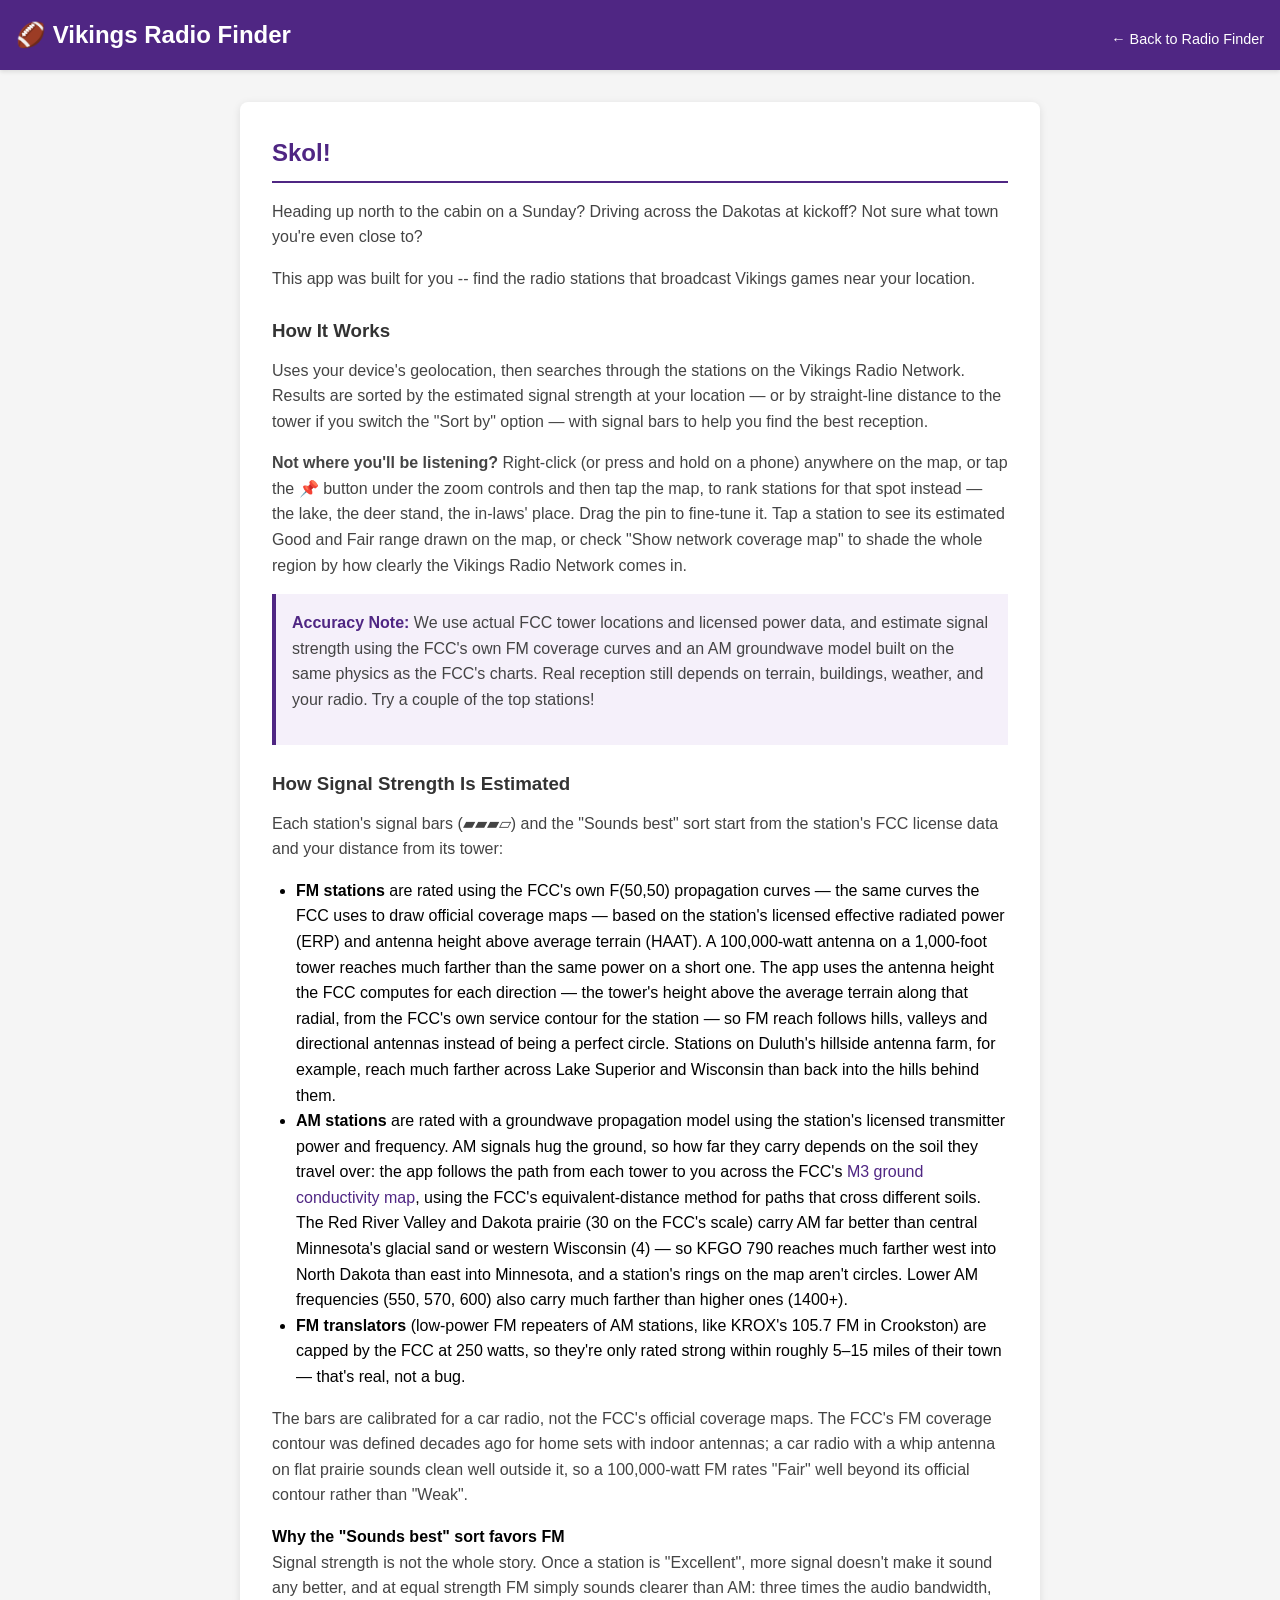
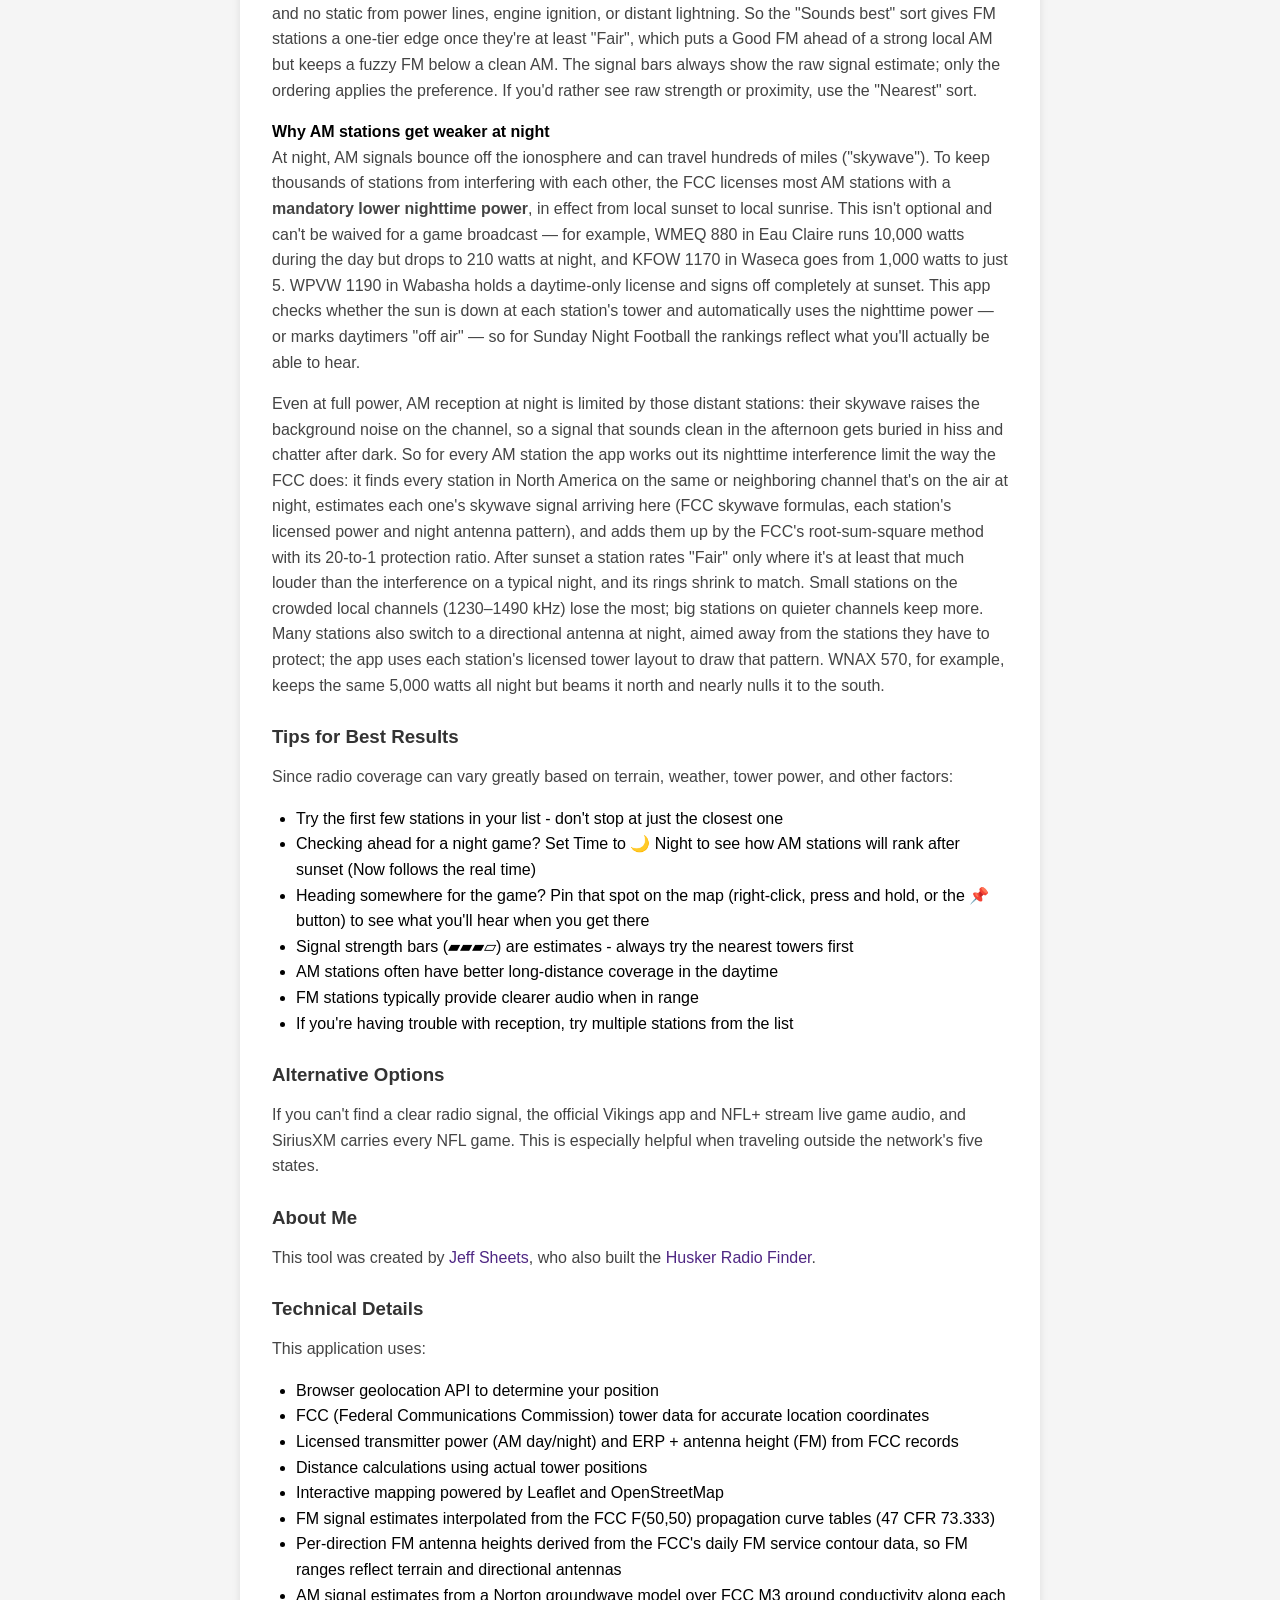
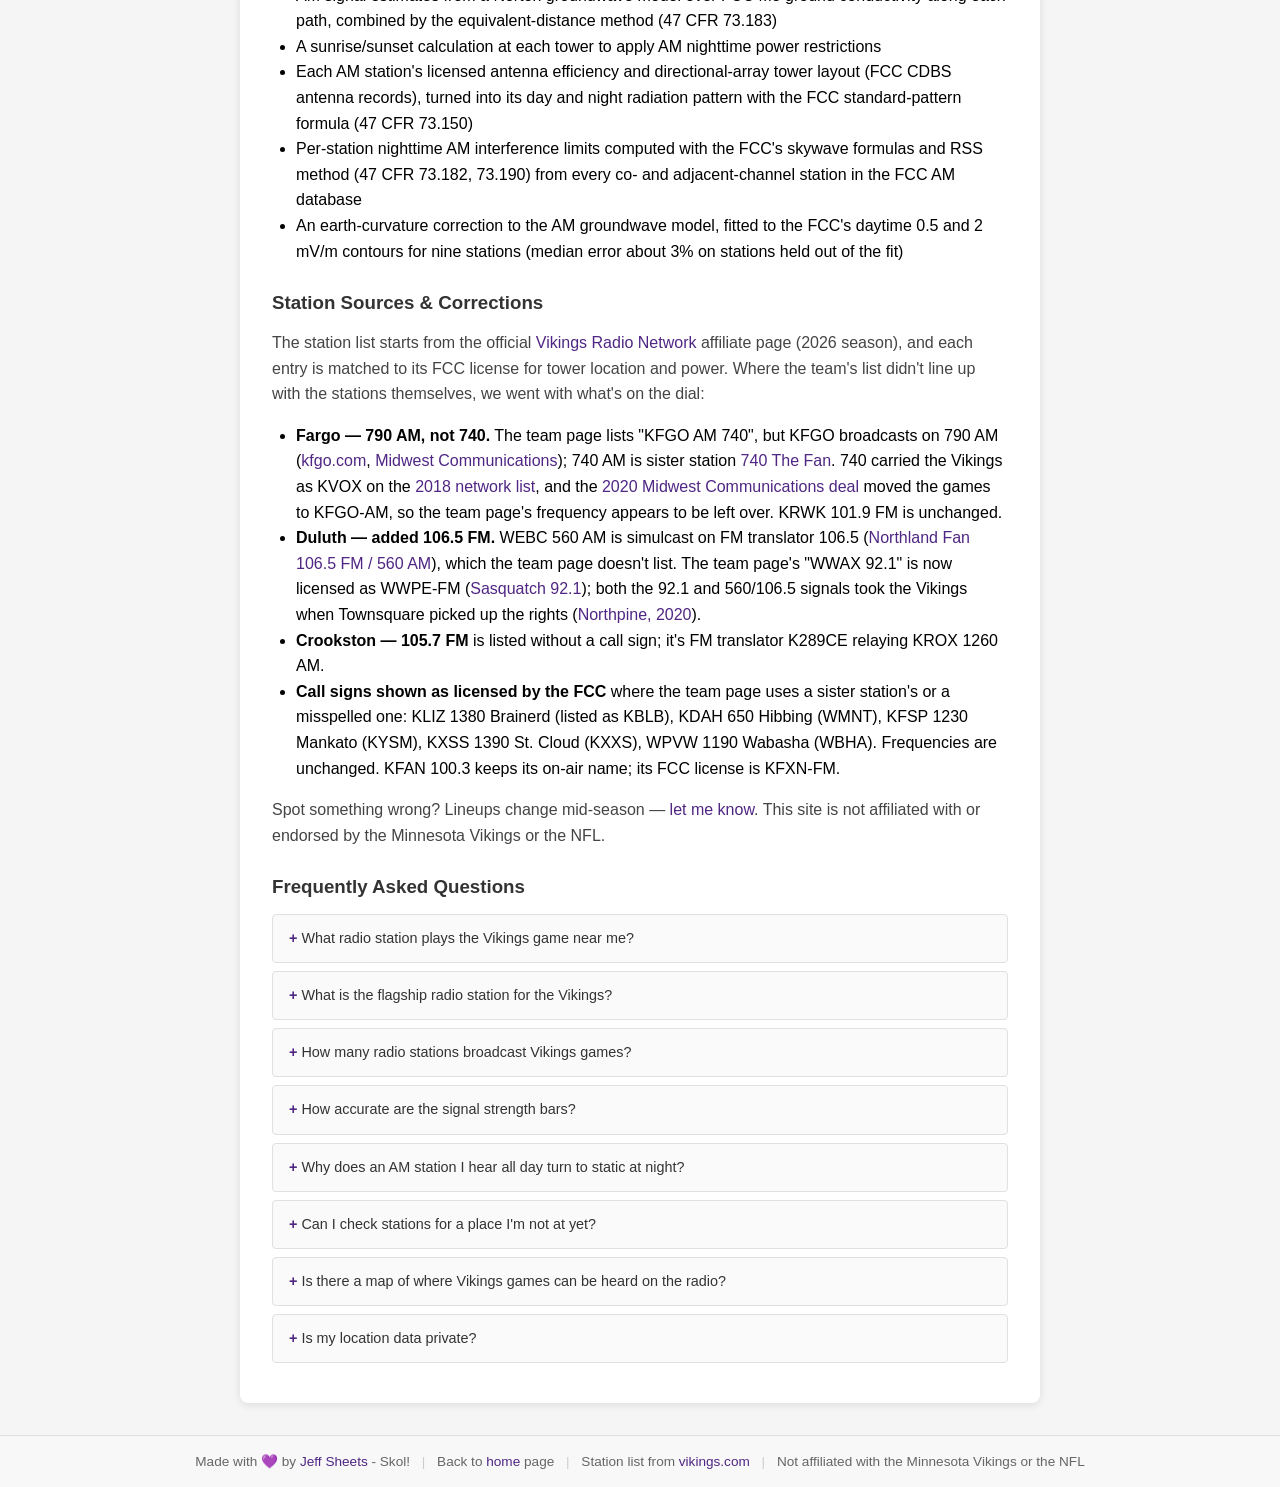
==== about.html @ ca562d4a "Vikings Radio Finder: GPS radio station finder for the Vikings Radio Network Spin-off of Husker Radi" ====
<!doctype html>
<html lang="en">
<head>
  <title>About - Vikings Radio Finder</title>
  <link rel="canonical" href="https://vikingsfinder.sheetsj.com/about.html">
  <meta name="viewport" content="width=device-width, initial-scale=1.0">
  <meta name="description" content="Learn how the Vikings Radio Finder works and get tips for finding the best radio coverage for Minnesota Vikings games.">

  <!-- Cache control: 1 hour cache for balance of performance and updates -->
  <meta http-equiv="Cache-Control" content="max-age=3600">

  <!-- Open Graph / Facebook -->
  <meta property="og:type" content="website">
  <meta property="og:url" content="https://vikingsfinder.sheetsj.com/about.html">
  <meta property="og:title" content="About Vikings Radio Finder">
  <meta property="og:description" content="Learn how the Vikings Radio Finder works and get tips for finding the best radio coverage for Minnesota Vikings games.">
  <meta property="og:image" content="https://vikingsfinder.sheetsj.com/og-image.png">

  <!-- Twitter -->
  <meta property="twitter:card" content="summary_large_image">
  <meta property="twitter:url" content="https://vikingsfinder.sheetsj.com/about.html">
  <meta property="twitter:title" content="About Vikings Radio Finder">
  <meta property="twitter:description" content="Learn how the Vikings Radio Finder works and get tips for finding the best radio coverage for Minnesota Vikings games.">
  <meta property="twitter:image" content="https://vikingsfinder.sheetsj.com/og-image.png">

  <!-- Favicon -->
  <link rel="icon" href="favicon.svg" type="image/svg+xml">

  <!-- TODO: Umami analytics (see index.html) -->

  <!-- Custom CSS -->
  <link rel="stylesheet" href="styles.css?v=2026-10-17j">
</head>
<body class="about-page">

<div class="header">
  <h1>
    <a href="." class="title-link">
      <span class="title-long">🏈 Vikings Radio Finder</span>
      <span class="title-short">🏈 VikingsFinder</span>
    </a>
  </h1>
  <a href="." class="nav-link">
    <span class="nav-long">← Back to Radio Finder</span>
    <span class="nav-short">← Back</span>
  </a>
</div>

<div class="container">
  <h2>Skol!</h2>

  <p>Heading up north to the cabin on a Sunday? Driving across the Dakotas at kickoff? Not sure what town you're even close to?</p>

  <p>This app was built for you -- find the radio stations that broadcast Vikings games near your location.</p>

  <h3>How It Works</h3>
  <p>Uses your device's geolocation, then searches through the stations on the Vikings Radio Network. Results are sorted by the estimated signal strength at your location — or by straight-line distance to the tower if you switch the "Sort by" option — with signal bars to help you find the best reception.</p>

  <p><strong>Not where you'll be listening?</strong> Right-click (or press and hold on a phone) anywhere on the map, or tap the 📌 button under the zoom controls and then tap the map, to rank stations for that spot instead — the lake, the deer stand, the in-laws' place. Drag the pin to fine-tune it. Tap a station to see its estimated Good and Fair range drawn on the map, or check "Show network coverage map" to shade the whole region by how clearly the Vikings Radio Network comes in.</p>

  <div class="highlight">
    <p><strong>Accuracy Note:</strong> We use actual FCC tower locations and licensed power data, and estimate signal strength using the FCC's own FM coverage curves and an AM groundwave model built on the same physics as the FCC's charts. Real reception still depends on terrain, buildings, weather, and your radio. Try a couple of the top stations!</p>
  </div>

  <h3 id="signal-strength">How Signal Strength Is Estimated</h3>
  <p>Each station's signal bars (▰▰▰▱) and the "Sounds best" sort start from the station's FCC license data and your distance from its tower:</p>
  <ul style="margin-left: 1.5rem; margin-bottom: 1rem;">
    <li><strong>FM stations</strong> are rated using the FCC's own F(50,50) propagation curves — the same curves the FCC uses to draw official coverage maps — based on the station's licensed effective radiated power (ERP) and antenna height above average terrain (HAAT). A 100,000-watt antenna on a 1,000-foot tower reaches much farther than the same power on a short one. The app uses the antenna height the FCC computes for each direction — the tower's height above the average terrain along that radial, from the FCC's own service contour for the station — so FM reach follows hills, valleys and directional antennas instead of being a perfect circle. Stations on Duluth's hillside antenna farm, for example, reach much farther across Lake Superior and Wisconsin than back into the hills behind them.</li>
    <li><strong>AM stations</strong> are rated with a groundwave propagation model using the station's licensed transmitter power and frequency. AM signals hug the ground, so how far they carry depends on the soil they travel over: the app follows the path from each tower to you across the FCC's <a href="https://www.fcc.gov/media/radio/m3-ground-conductivity-map" target="_blank">M3 ground conductivity map</a>, using the FCC's equivalent-distance method for paths that cross different soils. The Red River Valley and Dakota prairie (30 on the FCC's scale) carry AM far better than central Minnesota's glacial sand or western Wisconsin (4) — so KFGO 790 reaches much farther west into North Dakota than east into Minnesota, and a station's rings on the map aren't circles. Lower AM frequencies (550, 570, 600) also carry much farther than higher ones (1400+).</li>
    <li><strong>FM translators</strong> (low-power FM repeaters of AM stations, like KROX's 105.7 FM in Crookston) are capped by the FCC at 250 watts, so they're only rated strong within roughly 5–15 miles of their town — that's real, not a bug.</li>
  </ul>

  <p>The bars are calibrated for a car radio, not the FCC's official coverage maps. The FCC's FM coverage contour was defined decades ago for home sets with indoor antennas; a car radio with a whip antenna on flat prairie sounds clean well outside it, so a 100,000-watt FM rates "Fair" well beyond its official contour rather than "Weak".</p>

  <h4>Why the "Sounds best" sort favors FM</h4>
  <p>Signal strength is not the whole story. Once a station is "Excellent", more signal doesn't make it sound any better, and at equal strength FM simply sounds clearer than AM: three times the audio bandwidth, and no static from power lines, engine ignition, or distant lightning. So the "Sounds best" sort gives FM stations a one-tier edge once they're at least "Fair", which puts a Good FM ahead of a strong local AM but keeps a fuzzy FM below a clean AM. The signal bars always show the raw signal estimate; only the ordering applies the preference. If you'd rather see raw strength or proximity, use the "Nearest" sort.</p>

  <h4>Why AM stations get weaker at night</h4>
  <p>At night, AM signals bounce off the ionosphere and can travel hundreds of miles ("skywave"). To keep thousands of stations from interfering with each other, the FCC licenses most AM stations with a <strong>mandatory lower nighttime power</strong>, in effect from local sunset to local sunrise. This isn't optional and can't be waived for a game broadcast — for example, WMEQ 880 in Eau Claire runs 10,000 watts during the day but drops to 210 watts at night, and KFOW 1170 in Waseca goes from 1,000 watts to just 5. WPVW 1190 in Wabasha holds a daytime-only license and signs off completely at sunset. This app checks whether the sun is down at each station's tower and automatically uses the nighttime power — or marks daytimers "off air" — so for Sunday Night Football the rankings reflect what you'll actually be able to hear.</p>
  <p>Even at full power, AM reception at night is limited by those distant stations: their skywave raises the background noise on the channel, so a signal that sounds clean in the afternoon gets buried in hiss and chatter after dark. So for every AM station the app works out its nighttime interference limit the way the FCC does: it finds every station in North America on the same or neighboring channel that's on the air at night, estimates each one's skywave signal arriving here (FCC skywave formulas, each station's licensed power and night antenna pattern), and adds them up by the FCC's root-sum-square method with its 20-to-1 protection ratio. After sunset a station rates "Fair" only where it's at least that much louder than the interference on a typical night, and its rings shrink to match. Small stations on the crowded local channels (1230–1490 kHz) lose the most; big stations on quieter channels keep more. Many stations also switch to a directional antenna at night, aimed away from the stations they have to protect; the app uses each station's licensed tower layout to draw that pattern. WNAX 570, for example, keeps the same 5,000 watts all night but beams it north and nearly nulls it to the south.</p>

  <h3>Tips for Best Results</h3>
  <p>Since radio coverage can vary greatly based on terrain, weather, tower power, and other factors:</p>
  <ul style="margin-left: 1.5rem; margin-bottom: 1rem;">
    <li>Try the first few stations in your list - don't stop at just the closest one</li>
    <li>Checking ahead for a night game? Set Time to 🌙 Night to see how AM stations will rank after sunset (Now follows the real time)</li>
    <li>Heading somewhere for the game? Pin that spot on the map (right-click, press and hold, or the 📌 button) to see what you'll hear when you get there</li>
    <li>Signal strength bars (▰▰▰▱) are estimates - always try the nearest towers first</li>
    <li>AM stations often have better long-distance coverage in the daytime</li>
    <li>FM stations typically provide clearer audio when in range</li>
    <li>If you're having trouble with reception, try multiple stations from the list</li>
  </ul>

  <h3>Alternative Options</h3>
  <p>If you can't find a clear radio signal, the official Vikings app and NFL+ stream live game audio, and SiriusXM carries every NFL game. This is especially helpful when traveling outside the network's five states.</p>

  <h3>About Me</h3>
  <p>This tool was created by <a href="https://sheetsj.com" target="_blank">Jeff Sheets</a>, who also built the <a href="https://huskerfinder.sheetsj.com" target="_blank">Husker Radio Finder</a>.</p>

  <h3>Technical Details</h3>
  <p>This application uses:</p>
  <ul style="margin-left: 1.5rem; margin-bottom: 1rem;">
    <li>Browser geolocation API to determine your position</li>
    <li>FCC (Federal Communications Commission) tower data for accurate location coordinates</li>
    <li>Licensed transmitter power (AM day/night) and ERP + antenna height (FM) from FCC records</li>
    <li>Distance calculations using actual tower positions</li>
    <li>Interactive mapping powered by Leaflet and OpenStreetMap</li>
    <li>FM signal estimates interpolated from the FCC F(50,50) propagation curve tables (47 CFR 73.333)</li>
    <li>Per-direction FM antenna heights derived from the FCC's daily FM service contour data, so FM ranges reflect terrain and directional antennas</li>
    <li>AM signal estimates from a Norton groundwave model over FCC M3 ground conductivity along each path, combined by the equivalent-distance method (47 CFR 73.183)</li>
    <li>A sunrise/sunset calculation at each tower to apply AM nighttime power restrictions</li>
    <li>Each AM station's licensed antenna efficiency and directional-array tower layout (FCC CDBS antenna records), turned into its day and night radiation pattern with the FCC standard-pattern formula (47 CFR 73.150)</li>
    <li>Per-station nighttime AM interference limits computed with the FCC's skywave formulas and RSS method (47 CFR 73.182, 73.190) from every co- and adjacent-channel station in the FCC AM database</li>
    <li>An earth-curvature correction to the AM groundwave model, fitted to the FCC's daytime 0.5 and 2 mV/m contours for nine stations (median error about 3% on stations held out of the fit)</li>
  </ul>

  <h3 id="sources">Station Sources &amp; Corrections</h3>
  <p>The station list starts from the official <a href="https://www.vikings.com/audio/radio-network" target="_blank">Vikings Radio Network</a> affiliate page (2026 season), and each entry is matched to its FCC license for tower location and power. Where the team's list didn't line up with the stations themselves, we went with what's on the dial:</p>
  <ul style="margin-left: 1.5rem; margin-bottom: 1rem;">
    <li><strong>Fargo — 790 AM, not 740.</strong> The team page lists "KFGO AM 740", but KFGO broadcasts on 790 AM (<a href="https://kfgo.com/" target="_blank">kfgo.com</a>, <a href="https://mwcradio.com/market/fargo-moorhead" target="_blank">Midwest Communications</a>); 740 AM is sister station <a href="https://740thefan.com/" target="_blank">740 The Fan</a>. 740 carried the Vikings as KVOX on the <a href="https://www.vikings.com/news/webpage-vikings-radio-network" target="_blank">2018 network list</a>, and the <a href="https://radioink.com/2020/05/17/vikings-sign-new-deal-with-midwest-communications/" target="_blank">2020 Midwest Communications deal</a> moved the games to KFGO-AM, so the team page's frequency appears to be left over. KRWK 101.9 FM is unchanged.</li>
    <li><strong>Duluth — added 106.5 FM.</strong> WEBC 560 AM is simulcast on FM translator 106.5 (<a href="https://northlandfan.com/" target="_blank">Northland Fan 106.5 FM / 560 AM</a>), which the team page doesn't list. The team page's "WWAX 92.1" is now licensed as WWPE-FM (<a href="https://en.wikipedia.org/wiki/WWPE-FM" target="_blank">Sasquatch 92.1</a>); both the 92.1 and 560/106.5 signals took the Vikings when Townsquare picked up the rights (<a href="https://northpine.com/2020/03/01/two-duluth-formats-make-planned-move/" target="_blank">Northpine, 2020</a>).</li>
    <li><strong>Crookston — 105.7 FM</strong> is listed without a call sign; it's FM translator K289CE relaying KROX 1260 AM.</li>
    <li><strong>Call signs shown as licensed by the FCC</strong> where the team page uses a sister station's or a misspelled one: KLIZ 1380 Brainerd (listed as KBLB), KDAH 650 Hibbing (WMNT), KFSP 1230 Mankato (KYSM), KXSS 1390 St. Cloud (KXXS), WPVW 1190 Wabasha (WBHA). Frequencies are unchanged. KFAN 100.3 keeps its on-air name; its FCC license is KFXN-FM.</li>
  </ul>
  <p>Spot something wrong? Lineups change mid-season — <a href="https://sheetsj.com" target="_blank">let me know</a>. This site is not affiliated with or endorsed by the Minnesota Vikings or the NFL.</p>

  <h3>Frequently Asked Questions</h3>
  <div class="faq-section about-faq">
    <details>
      <summary>What radio station plays the Vikings game near me?</summary>
      <p>Use the <a href=".">Vikings Radio Finder</a> to find the nearest station. Click "Find Nearest Stations" to use your GPS location. In the Twin Cities, tune to KFAN 100.3 FM or KTLK 1130 AM. The Vikings Radio Network covers Minnesota, North Dakota, South Dakota, Iowa, and Wisconsin with about 70 stations.</p>
    </details>

    <details>
      <summary>What is the flagship radio station for the Vikings?</summary>
      <p>KFAN 100.3 FM in Minneapolis-St. Paul, with KTLK 1130 AM also carrying games in the Twin Cities.</p>
    </details>

    <details>
      <summary>How many radio stations broadcast Vikings games?</summary>
      <p>About 70 Vikings Radio Network stations on 74 AM and FM frequencies for the 2026 season. View the <a href="stations.html">complete station list</a> for all frequencies.</p>
    </details>

    <details>
      <summary>How accurate are the signal strength bars?</summary>
      <p>They're estimates built from each station's FCC license: FM uses the FCC's official F(50,50) coverage curves (power + antenna height), and AM uses a groundwave model over the FCC's map of soil conductivity. They're good enough to rank stations against each other, which is what the "Sounds best" sort does (with FM favored over AM at similar strength, since it sounds clearer). Real-world reception still varies with terrain, buildings, weather, and your radio — see <a href="#signal-strength">"How Signal Strength Is Estimated"</a> above for the full story.</p>
    </details>

    <details>
      <summary>Why does an AM station I hear all day turn to static at night?</summary>
      <p>Most AM stations are required by the FCC to cut power at night (local sunset to sunrise) so their signals don't skip off the ionosphere and interfere with distant stations. Some drop dramatically — WMEQ 880 Eau Claire goes from 10,000 watts to 210. The finder accounts for this: after sunset it uses each station's nighttime power, so evening game rankings match reality.</p>
    </details>

    <details>
      <summary>Can I check stations for a place I'm not at yet?</summary>
      <p>Yes. Right-click the map (or press and hold on a touchscreen), or tap the 📌 button under the zoom controls and then tap the map, to drop a pin. The list re-ranks for that spot, and you can drag the pin to adjust it. The header gets a "Use my location instead" link to switch back.</p>
    </details>

    <details>
      <summary>Is there a map of where Vikings games can be heard on the radio?</summary>
      <p>Check "Show network coverage map" under the sort options. The map shades the region by the best estimated reception from any station in the network — dark green for Excellent, light green for Good, orange for Fair. AM stations are drawn at the power they're licensed for right now (daytime or nighttime), so the picture shrinks after sunset. Like the signal bars, it's an estimate from FCC license data; terrain and buildings will shift the real edges.</p>
    </details>

    <details>
      <summary>Is my location data private?</summary>
      <p>Yes! Your location data stays entirely on your device and is never sent to any server. The distance calculations happen in your browser. We don't track or store your location, and the same goes for any spot you pin on the map — it's never put in the link, saved, or reported.</p>
    </details>
  </div>
</div>

<div class="footer">
  Made with 💜 by <a href="https://sheetsj.com" target="_blank">Jeff Sheets</a> - Skol!
  <span class="footer-divider">|</span>
  Back to <a href=".">home</a> page
  <span class="footer-divider">|</span>
  Station list from <a href="https://www.vikings.com/audio/radio-network" target="_blank">vikings.com</a>
  <span class="footer-divider">|</span>
  Not affiliated with the Minnesota Vikings or the NFL
</div>

</body>
</html>
---- styles.css ----
/* Reset and Base Styles */
* {
  margin: 0;
  padding: 0;
  box-sizing: border-box;
}

html {
  scroll-behavior: smooth;
}

body {
  font-family: -apple-system, BlinkMacSystemFont, "Segoe UI", Roboto, "Helvetica Neue", Arial, sans-serif;
  background: #f5f5f5;
}

/* Header Styles */
.header {
  background: #4F2683;
  color: white;
  padding: 1rem;
  box-shadow: 0 2px 4px rgba(0,0,0,0.1);
  display: flex;
  justify-content: space-between;
  align-items: center;
}

.header h1 {
  font-size: 1.5rem;
  margin: 0;
}

.title-link {
  color: white;
  text-decoration: none;
}

.title-link:hover {
  text-decoration: none;
  color: white;
}

.title-short {
  display: none;
}

.nav-short {
  display: none;
}

.desktop-nav {
  display: flex;
  gap: 1.5rem;
}

.desktop-nav .nav-link {
  margin-top: 0;
}

.nav-link {
  color: white;
  text-decoration: none;
  font-size: 0.9rem;
  margin-top: 0.5rem;
  display: inline-block;
}

.nav-link:hover {
  text-decoration: underline;
}

/* Main Page Styles */
#display {
  background: white;
  padding: 0.75rem 1rem;
  border-bottom: 1px solid #ddd;
  font-size: 0.9rem;
  color: #666;
  min-height: 2.5rem;
  display: flex;
  align-items: center;
}

/* Clickable coordinates: recenters the map on the user's location */
.location-link {
  color: #4285F4;
  text-decoration: none;
  border-bottom: 1px dotted #4285F4;
  margin-left: 0.25em;
}

.location-link:hover {
  color: #4F2683;
  border-bottom-color: #4F2683;
}

/* index.html: header + location line + finder/map + footer fill exactly one
   viewport; the FAQ scrolls in below. The shell sizes the container, so the
   header/footer can change height without breaking the math. */
.app-shell {
  display: flex;
  flex-direction: column;
  height: 100vh;
  height: 100dvh;
}

.app-shell > .header,
.app-shell > #display,
.app-shell > .footer {
  flex-shrink: 0;
}

.container {
  display: flex;
  flex: 1;
  min-height: 0;
}

#results {
  width: 350px;
  background: white;
  border-right: 1px solid #ddd;
  display: flex;
  flex-direction: column;
}

.controls-panel {
  padding: 0.75rem;
  border-bottom: 1px solid #e0e0e0;
  background: #fafafa;
}

.find-button {
  width: 100%;
  background: #4F2683;
  color: white;
  border: none;
  padding: 0.65rem;
  border-radius: 4px;
  font-size: 0.95rem;
  font-weight: 600;
  cursor: pointer;
  transition: background 0.2s;
  margin-bottom: 0.75rem;
}

.find-button:hover {
  background: #3F1E6A;
}

.find-button:active {
  background: #331856;
}

.find-button:focus-visible,
.station-item:focus-visible {
  outline: 2px solid #4F2683;
  outline-offset: 2px;
}

/* Segmented control: single-select radios styled as pills in one bordered
   strip. Used for the sport filter, the sort row and the coverage band row. */
.segmented {
  display: flex;
  flex-direction: row;
  flex-wrap: nowrap;
  border: 1px solid #4F2683;
  border-radius: 6px;
  overflow: hidden;
  background: #fff;
}

.segmented label {
  flex: 1 1 0;
  display: flex;
  align-items: center;
  justify-content: center;
  gap: 0.15rem;
  padding: 0.4rem 0.2rem;
  min-height: 2.1rem;
  color: #333;
  font-size: 0.85rem;
  font-weight: 600;
  white-space: nowrap;
  cursor: pointer;
  border-left: 1px solid #DDCDEE;
  transition: background 0.15s, color 0.15s;
  -webkit-tap-highlight-color: transparent;
  user-select: none;
}

.segmented label:first-child {
  border-left: none;
}

.segmented label:hover {
  background: #F5F0FA;
}

.segmented input[type="radio"] {
  position: absolute;
  opacity: 0;
  width: 0;
  height: 0;
  margin: 0;
}

.segmented label:has(input:checked) {
  background: #4F2683;
  color: #fff;
}

.segmented label:has(input:focus-visible) {
  outline: 2px solid #333;
  outline-offset: -2px;
}

/* Sport filter: full-width strip. Text labels drop out on narrow screens
   leaving emoji so it stays on one row. */
.sport-filter {
  width: 100%;
}

.sport-filter sup {
  font-size: 0.6em;
  font-weight: 700;
  margin-left: -0.1em;
}

/* Labelled option rows (Sort by / Band): caption on the left, a smaller
   segmented control filling the rest of the row */
.option-row {
  display: flex;
  align-items: center;
  gap: 0.5rem;
  margin-top: 0.5rem;
  padding-left: 0.25rem;
}

.option-row .option-label {
  color: #666;
  font-size: 0.85rem;
  white-space: nowrap;
  flex-shrink: 0;
  min-width: 3.6rem; /* lines up the Sort / Time / Band button groups */
}

.option-row .segmented {
  flex: 1 1 auto;
}

.option-row .segmented label {
  min-height: 1.7rem;
  padding: 0.25rem 0.4rem;
  font-size: 0.8rem;
}

/* Network coverage map toggle (below the sort row) */
.coverage-toggle {
  display: flex;
  align-items: center;
  gap: 0.35rem;
  margin-top: 0.5rem;
  padding-left: 0.25rem;
  color: #333;
  font-size: 0.85rem;
  cursor: pointer;
  white-space: nowrap;
}

.coverage-toggle input[type="checkbox"] {
  cursor: pointer;
  flex-shrink: 0;
  margin: 0;
}

/* Band row under the coverage toggle; only shown while the overlay is on */
.coverage-band {
  margin-top: 0.35rem;
  padding-left: 1.6rem;
}

.coverage-band[hidden] {
  display: none;
}

/* Pick-a-spot: 📌 control under the zoom buttons, crosshair while armed */
.pick-spot-control a {
  font-size: 17px;
  line-height: 30px;
  text-align: center;
  text-decoration: none;
}

.pick-spot-control a.active {
  background: #4F2683;
  color: #fff;
}

.leaflet-container.picking-spot {
  cursor: crosshair;
}

/* Blue teardrop for a pinned listening spot (the GPS dot stays round) */
.pin-marker .pin-head {
  width: 22px;
  height: 22px;
  margin: 2px 0 0 4px;
  background: #4285F4;
  border: 3px solid #fff;
  border-radius: 50% 50% 50% 0;
  transform: rotate(-45deg);
  box-shadow: 0 2px 6px rgba(0, 0, 0, 0.35);
  cursor: grab;
}

/* Full-screen map: the map pane covers the viewport; the rest of the page stays put underneath */
.fullscreen-control a {
  font-size: 18px;
  line-height: 30px;
  text-align: center;
  text-decoration: none;
}

body.map-fullscreen {
  overflow: hidden; /* no page scroll behind the map */
}

body.map-fullscreen #map {
  position: fixed;
  inset: 0;
  z-index: 2000;
  height: 100vh;
  height: 100dvh;
  max-height: none;
}

.coverage-map-legend {
  background: rgba(255, 255, 255, 0.92);
  border-radius: 4px;
  box-shadow: 0 1px 5px rgba(0, 0, 0, 0.4);
  padding: 0.4rem 0.6rem;
  font-size: 0.8rem;
  line-height: 1.5;
  color: #333;
}

.coverage-map-legend strong {
  display: block;
  margin-bottom: 0.15rem;
}

.coverage-swatch {
  display: inline-block;
  width: 0.9em;
  height: 0.9em;
  border-radius: 2px;
  margin-right: 0.4em;
  vertical-align: -0.1em;
  border: 1px solid rgba(0, 0, 0, 0.15);
}

.coverage-note {
  color: #777;
  font-size: 0.75rem;
  margin-top: 0.2rem;
}

.night-flag {
  cursor: help;
  font-size: 0.85em;
}

.night-legend {
  display: block;
  color: #777;
  font-size: 0.75rem;
  text-align: center;
}

/* Map popup: city heading, one line per frequency, estimated range footer */
.station-popup h3 {
  margin: 0 0 4px 0;
  font-size: 1em;
  color: #333;
}

.popup-station {
  white-space: nowrap;
  line-height: 1.6;
}

.popup-station .station-sport-emoji {
  margin-left: 2px;
}

.popup-role {
  color: #999;
  font-size: 0.85em;
  cursor: help;
}

/* Estimated coverage range footer (rings drawn by showCoverage) */
.coverage-legend {
  margin-top: 4px;
  padding-top: 4px;
  border-top: 1px solid #eee;
  color: #777;
  font-size: 0.78em;
  line-height: 1.5;
  white-space: nowrap;
  cursor: help;
}

.coverage-good,
.coverage-fair {
  font-weight: 600;
}

.coverage-good { color: #4CAF50; }
.coverage-fair { color: #FFA500; }

/* Compact one-line legend pill in the controls panel, faded Vikings purple */
a.night-legend {
  padding: 0.3rem 0.6rem;
  margin-top: 0.55rem;
  text-decoration: none;
  color: #8a5a5a;
  background: #F5F0FA;
  border: 1px solid #E6DCF0;
  border-radius: 999px;
  white-space: nowrap;
  overflow: hidden;
  text-overflow: ellipsis;
}

a.night-legend:hover {
  color: #4F2683;
  border-color: #D3C1E8;
}

/* Full-sentence legend under the station table on stations.html */
p.night-legend {
  text-align: left;
  margin: 0.75rem 0;
}

/* Footnote citations on stations.html: [1] in the text, sources listed below the table */
.fn-ref {
  font-size: 0.7em;
  line-height: 0;
  vertical-align: super;
  margin-left: 0.1em;
}

.fn-ref a {
  color: #4F2683;
  text-decoration: none;
}

.fn-ref a:hover,
.footnotes .fn-back:hover {
  text-decoration: underline;
}

.footnotes {
  margin: 1.5rem 0 0 1.25rem;
  padding-top: 0.75rem;
  border-top: 1px solid #e0e0e0;
  color: #777;
  font-size: 0.8rem;
  line-height: 1.5;
}

.footnotes li {
  margin-bottom: 0.4rem;
}

.footnotes li:target {
  background: #F5F0FA;
}

.footnotes a {
  color: #4F2683;
  text-decoration: none;
}

.footnotes .fn-back {
  margin-left: 0.25em;
}

#map {
  flex: 1;
  height: 100%;
  /* Set explicitly so Leaflet doesn't write an inline position (which would
     override the full-screen rule below) */
  position: relative;
}

#station-list {
  flex: 1;
  padding: 1rem;
  overflow-y: auto;
}

.station-item {
  padding: 0.75rem;
  margin-bottom: 0.5rem;
  background: #f9f9f9;
  border-radius: 4px;
  border: 1px solid #e0e0e0;
  transition: all 0.2s;
  cursor: pointer;
}

.station-item:hover {
  background: #f0f0f0;
  border-color: #4F2683;
}

.station-item.nearest {
  background: #F5F0FA;
  border-color: #4F2683;
  border-width: 2px;
}

/* The frequency picked from the list, when its popup lists several */
.popup-station.selected {
  background: #E6DCF0;
  box-shadow: inset 3px 0 0 #4F2683;
  border-radius: 2px;
  margin: 0 -0.35rem;
  padding: 0 0.35rem;
}

/* The station whose popup is open on the map */
.station-item.selected {
  background: #E6DCF0;
  border-color: #4F2683;
  border-width: 2px;
  box-shadow: inset 6px 0 0 #4F2683, 0 2px 6px rgba(79, 38, 131, 0.25);
}

.station-info {
  display: flex;
  flex-wrap: wrap;
  align-items: baseline;
  gap: 0.35rem;
  line-height: 1.3;
}

.station-location {
  color: #333;
  font-weight: 600;
  font-size: 0.9rem;
}

.station-location:after {
  content: " -";
  color: #999;
}

.station-freq {
  font-weight: bold;
  color: #4F2683;
  font-size: 0.95rem;
}

.station-call {
  color: #333;
  font-weight: 600;
  font-size: 0.95rem;
}

.station-distance {
  color: #999;
  font-size: 0.9rem;
}

.distance-short {
  display: none;
}

.station-power {
  color: #666;
  font-size: 0.85em;
  background: #e8f5e9;
  padding: 0.1rem 0.4rem;
  border-radius: 3px;
  display: inline-block;
  margin-top: 0.2rem;
}

.station-meta {
  display: flex;
  justify-content: space-between;
  align-items: center;
  margin-top: 0.4rem;
  gap: 0.5rem;
}

.station-right {
  display: flex;
  align-items: center;
  gap: 0.35rem;
  flex-shrink: 0;
}

.signal-indicator {
  font-size: 0.95em;
  font-weight: bold;
  letter-spacing: -1px;
  cursor: help;
}

.station-sports {
  display: flex;
  gap: 0.25rem;
  flex-wrap: wrap;
}

.station-sport {
  display: inline-block;
  padding: 0.15rem 0.4rem;
  background: #e0e0e0;
  border-radius: 3px;
  font-size: 0.75rem;
  margin-right: 0;
  line-height: 1.2;
}

.station-sport-emoji {
  font-size: 0.95rem;
  line-height: 1.2;
  cursor: help;
}

.station-sport-emoji sup {
  font-size: 0.6em;
  font-weight: 700;
  color: #666;
  margin-left: -0.1em;
}

/* Overflow station line folded into its primary's card (KCRO 660 under WOW 590) */
.station-backup {
  margin: 0.3rem 0 0.15rem 0.25rem;
  padding-left: 0.4rem;
  border-left: 2px solid #e0e0e0;
  color: #888;
  font-size: 0.8rem;
  line-height: 1.3;
  cursor: help;
}

.backup-arrow {
  color: #bbb;
}

.backup-freq {
  font-weight: 600;
  color: #b04040;
}

.backup-call {
  font-weight: 600;
  color: #666;
}

.backup-note {
  font-style: italic;
  color: #999;
}

/* Primary/secondary market role badge (also used for the translator badge on stations.html) */
.station-role {
  display: inline-block;
  padding: 0.1rem 0.35rem;
  border-radius: 3px;
  font-size: 0.65rem;
  font-weight: 600;
  text-transform: uppercase;
  letter-spacing: 0.03em;
  line-height: 1.2;
  vertical-align: middle;
}

.station-role.primary {
  background: #4F2683;
  color: #fff;
}

.station-role.secondary {
  background: #e0e0e0;
  color: #666;
}

.station-sport.football {
  background: #4F2683;
  color: white;
}

.station-sport.volleyball {
  background: #333;
  color: white;
}

.station-sport.mens-basketball,
.station-sport.men-s-basketball {
  background: #6c6d70;
  color: white;
}

.station-sport.womens-basketball,
.station-sport.women-s-basketball {
  background: #FF1493;
  color: white;
}

.sport-short {
  display: none;
}

/* About Page Specific Styles */
body.about-page {
  line-height: 1.6;
}

.about-page .container {
  max-width: 800px;
  margin: 2rem auto;
  background: white;
  padding: 2rem;
  border-radius: 8px;
  box-shadow: 0 2px 8px rgba(0,0,0,0.1);
  height: auto;
  display: block;
}

h2 {
  color: #4F2683;
  margin-bottom: 1rem;
  border-bottom: 2px solid #4F2683;
  padding-bottom: 0.5rem;
}

h3 {
  color: #333;
  margin: 1.5rem 0 0.75rem 0;
}

p {
  margin-bottom: 1rem;
  color: #444;
}

.highlight {
  background: #F5F0FA;
  padding: 1rem;
  border-left: 4px solid #4F2683;
  margin: 1rem 0;
}

.highlight strong {
  color: #4F2683;
}

a {
  color: #4F2683;
  text-decoration: none;
}

a:hover {
  text-decoration: underline;
}

/* GPS Banner Styles */
.gps-banner {
  background: #F5F0FA;
  padding: 1.5rem;
  border-left: 4px solid #4F2683;
  margin: 1rem 0 2rem 0;
  border-radius: 4px;
}

.gps-banner-content {
  display: flex;
  align-items: center;
  justify-content: space-between;
  gap: 1.5rem;
}

.gps-banner-text {
  flex: 1;
}

.gps-banner-title {
  color: #4F2683;
  font-size: 1.5rem;
  font-weight: 700;
  margin: 0 0 0.5rem 0;
  border: none;
  padding: 0;
}

.gps-banner-subtitle {
  color: #444;
  font-size: 1rem;
  margin: 0;
  line-height: 1.5;
}

.gps-banner-button {
  display: block;
  width: 80%;
  max-width: 500px;
  margin: 2rem auto;
  background: #4F2683;
  color: white;
  padding: 1rem 2rem;
  border-radius: 8px;
  font-size: 1.15rem;
  font-weight: 700;
  text-decoration: none;
  text-align: center;
  transition: all 0.2s ease;
  box-shadow: 0 4px 12px rgba(79, 38, 131, 0.3);
  border: 3px solid #4F2683;
}

.gps-banner-button:hover {
  background: #3F1E6A;
  border-color: #3F1E6A;
  transform: translateY(-3px);
  box-shadow: 0 6px 20px rgba(79, 38, 131, 0.4);
  text-decoration: none;
}

.gps-banner-button:active {
  transform: translateY(-1px);
  background: #331856;
  border-color: #331856;
  box-shadow: 0 3px 10px rgba(79, 38, 131, 0.3);
}

/* Station Table Styles */
.station-source {
  background: #F5F0FA;
  padding: 1rem;
  border-left: 4px solid #4F2683;
  margin: 1rem 0;
  border-radius: 4px;
}

.station-list-details {
  margin: 1.5rem 0;
}

.toggle-list-button {
  width: 100%;
  background: #f8f8f8;
  border: 2px solid #4F2683;
  color: #4F2683;
  padding: 1rem;
  border-radius: 6px;
  font-size: 1.1rem;
  font-weight: 600;
  cursor: pointer;
  transition: all 0.2s ease;
  list-style: none;
  text-align: center;
}

.toggle-list-button:hover {
  background: #F5F0FA;
  border-color: #3F1E6A;
  color: #3F1E6A;
}

.toggle-list-button::-webkit-details-marker {
  display: none;
}

.station-list-details[open] .toggle-list-button {
  margin-bottom: 1.5rem;
}

.filter-controls {
  margin: 1.5rem 0;
  display: flex;
  gap: 1.5rem;
}

.filter-controls label {
  display: flex;
  align-items: center;
  gap: 0.5rem;
  cursor: pointer;
  font-size: 1rem;
}

.filter-controls input[type="checkbox"] {
  width: 1.2rem;
  height: 1.2rem;
  cursor: pointer;
}

.station-table {
  width: 100%;
  border-collapse: collapse;
  margin: 1rem 0;
  background: white;
  border-radius: 8px;
  overflow: hidden;
  box-shadow: 0 2px 4px rgba(0,0,0,0.1);
}

.station-table th,
.station-table td {
  padding: 0.75rem;
  text-align: left;
  border-bottom: 1px solid #e0e0e0;
}

.station-table th {
  background: #f8f8f8;
  font-weight: 600;
  color: #333;
  border-bottom: 2px solid #e0e0e0;
}

.station-table tr:hover {
  background: #f9f9f9;
}

.station-table tr:last-child td {
  border-bottom: none;
}

.station-count {
  text-align: center;
  color: #666;
  font-style: italic;
  margin-top: 1rem;
}


/* FAQ Section Styles — sits below the footer strip on index.html so the app
   (header, finder, map, footer) still fits the first viewport; the FAQ is
   a centered content section on the page background underneath */
.faq-section {
  background: white;
  padding: 1.5rem;
  margin: 1.5rem auto 2rem;
  max-width: 900px;
  border: 1px solid #e0e0e0;
  border-radius: 6px;
}

.faq-section h2 {
  font-size: 1.1rem;
  color: #333;
  margin-bottom: 1rem;
  border-bottom: none;
  padding-bottom: 0;
}

.faq-section details {
  margin-bottom: 0.5rem;
  border: 1px solid #e0e0e0;
  border-radius: 4px;
  background: #fafafa;
}

.faq-section summary {
  padding: 0.75rem 1rem;
  cursor: pointer;
  font-weight: 500;
  color: #333;
  font-size: 0.9rem;
  list-style: none;
}

.faq-section summary::-webkit-details-marker {
  display: none;
}

.faq-section summary::before {
  content: "+ ";
  color: #4F2683;
  font-weight: bold;
}

.faq-section details[open] summary::before {
  content: "- ";
}

.faq-section summary:hover {
  background: #f0f0f0;
}

.faq-section details p {
  padding: 0.75rem 1rem;
  margin: 0;
  font-size: 0.85rem;
  color: #555;
  border-top: 1px solid #e0e0e0;
  background: white;
}

/* Static stations (noscript fallback) */
.static-stations {
  background: white;
  padding: 2rem;
  max-width: 800px;
  margin: 0 auto;
}

.static-stations h2 {
  color: #4F2683;
  border-bottom: 2px solid #4F2683;
  padding-bottom: 0.5rem;
}

.static-stations h3 {
  margin-top: 1.5rem;
}

.static-stations ul {
  margin-left: 1.5rem;
  margin-bottom: 1rem;
}

.static-stations li {
  margin-bottom: 0.5rem;
}

/* FAQ on about page */
.about-faq {
  padding: 0;
  border: none;
  border-radius: 0;
  max-width: none;
  margin: 0.5rem 0 0;
}

/* Footer Styles */
.footer {
  background: #f8f8f8;
  border-top: 1px solid #e0e0e0;
  padding: 1rem;
  text-align: center;
  color: #666;
  font-size: 0.85rem;
  line-height: 1.4;
}

.about-page .footer {
  margin-top: 2rem;
}

.footer a {
  color: #4F2683;
  text-decoration: none;
}

.footer a:hover {
  text-decoration: underline;
}

.footer-divider {
  margin: 0 0.5rem;
  color: #ccc;
}

/* Mobile Responsive Styles */
/* Options disclosure: just a wrapper on wide screens (summary hidden, always open) */
.more-options > summary {
  display: none;
}

.refresh-link {
  display: none;
}

@media (max-width: 768px) {
  .more-options > summary {
    display: flex;
    align-items: center;
    gap: 0.5rem;
    cursor: pointer;
    list-style: none;
    padding: 0.15rem 0;
    margin-bottom: 0.4rem;
  }

  .more-options > summary::-webkit-details-marker {
    display: none;
  }

  .more-options-state {
    flex: 1;
    text-align: right;
    font-size: 0.85rem;
    color: #444;
  }

  .more-options-state::after {
    content: ' ▾';
    color: #999;
  }

  .more-options[open] .more-options-state::after {
    content: ' ▴';
  }

  .more-options-state.changed {
    color: #4F2683;
    font-weight: 600;
  }

  /* The ☀️/🌙 legend shows with the expanded options; folded, the cards
     keep their symbols */
  .more-options:not([open]) + .night-legend {
    display: none !important;
  }

  .more-options:not([open]) > summary {
    margin-bottom: 0;
  }

  /* Once located, the header's Refresh link replaces the big Find button */
  body.located .find-button {
    display: none;
  }

  .refresh-link {
    display: inline;
    margin-left: 0.5rem;
  }

  /* Header Navigation */
  .header {
    flex-direction: row;
    justify-content: space-between;
    align-items: center;
    flex-wrap: nowrap;
    padding: 0.6rem 0.75rem;
  }

  .header h1 {
    font-size: 1rem;
    flex: 1;
    min-width: 0;
  }

  .title-link {
    white-space: nowrap;
  }

  .title-long {
    display: none;
  }

  .title-short {
    display: inline;
  }

  .nav-long {
    display: none;
  }

  .nav-short {
    display: inline;
  }

  .desktop-nav {
    flex-shrink: 0;
    gap: 0.75rem;
  }

  .desktop-nav .nav-link {
    font-size: 0.8rem;
  }

  /* On phones the panel + list + map can exceed one screen. Let the shell
     grow so the footer is pushed below the map rather than painted over by
     it (Leaflet's panes are z-indexed above later siblings). */
  .app-shell {
    height: auto;
    min-height: 100vh;
    min-height: 100dvh;
  }

  .container {
    flex-direction: column;
  }

  #results {
    width: 100%;
    height: auto;
    border-right: none;
    border-bottom: 1px solid #ddd;
    flex-shrink: 0;
  }

  /* Two and a half one-line cards — the cut-off card shows the list scrolls —
     so the map keeps the room the folded controls free up */
  #station-list {
    max-height: 112px;
    overflow-y: auto;
    padding: 0.5rem 0.6rem;
  }

  #map {
    flex: 1;
    min-height: 260px;
    max-height: none;
  }

  /* The rings already show the estimated range; drop the popup footer on
     phones so the card is shorter and covers less of the map */
  .station-popup .coverage-legend {
    display: none;
  }

  /* Coverage legend collapses to one row of swatches on phones so it doesn't
     cover a third of the map; the AM note keeps only its icon (tap for text) */
  .coverage-map-legend {
    display: flex;
    align-items: center;
    gap: 0.6rem;
    padding: 0.25rem 0.5rem;
    font-size: 0.72rem;
    line-height: 1.2;
  }

  .coverage-map-legend strong,
  .coverage-map-legend .coverage-note-text {
    display: none;
  }

  .coverage-map-legend .coverage-swatch {
    margin-right: 0.25em;
  }

  .coverage-map-legend .coverage-note {
    margin-top: 0;
    font-size: 0.85rem;
  }

  .controls-panel {
    padding: 0.75rem;
  }

  .find-button {
    padding: 0.6rem;
    font-size: 0.95rem;
    margin-bottom: 0.75rem;
  }

  .sport-filter label {
    font-size: 0.95rem;
    padding: 0.45rem 0.1rem;
  }

  .option-row .segmented label {
    font-size: 0.9rem;
    min-height: 1.9rem;
  }

  /* Emoji-only pills on phones so the row never wraps */
  .sport-filter .sport-text {
    display: none;
  }

  /* One-line cards: name on the left, sports + signal + distance on the right.
     Long names wrap the left side only; the right side never breaks. */
  .station-item {
    padding: 0.35rem 0.5rem;
    margin-bottom: 0.3rem;
    display: flex;
    flex-wrap: wrap;
    align-items: center;
    column-gap: 0.5rem;
    row-gap: 0.1rem;
  }

  .station-info {
    display: flex;
    flex: 1 1 auto;
    flex-wrap: wrap;
    align-items: baseline;
    gap: 0.3rem;
    min-width: 0;
  }

  .station-backup {
    flex-basis: 100%;
    order: 3;
    margin: 0 0 0 0.25rem;
    font-size: 0.75rem;
  }

  .station-location {
    font-size: 0.9rem;
    font-weight: 600;
  }

  .station-freq {
    font-size: 0.9rem;
    font-weight: bold;
    white-space: nowrap;
  }

  .station-call {
    font-size: 0.9rem;
    white-space: nowrap;
  }

  .station-distance {
    font-size: 0.85rem;
    white-space: nowrap;
  }

  .distance-long {
    display: none;
  }

  .distance-short {
    display: inline;
  }

  .station-meta {
    margin-top: 0;
    margin-left: auto;
    flex: 0 0 auto;
    gap: 0.5rem;
  }

  .station-sports {
    display: flex;
    gap: 0.15rem;
    flex-wrap: nowrap;
  }

  .station-sport-emoji {
    font-size: 0.85rem;
  }

  .station-sport {
    padding: 0.15rem 0.35rem;
    font-size: 0.7rem;
  }

  .station-right {
    gap: 0.35rem;
  }

  .signal-indicator {
    font-size: 0.9em;
  }

  .sport-long {
    display: none;
  }

  .sport-short {
    display: inline;
  }

  /* Footer - compact for mobile */
  .footer {
    padding: 0.5rem;
    font-size: 0.7rem;
    line-height: 1.3;
  }

  .faq-section {
    margin: 0.75rem;
    padding: 1rem;
  }

  .footer-divider {
    display: none; /* Hide dividers on mobile */
  }

  .footer a {
    display: inline-block;
    margin: 0 0.25rem;
  }

  /* About page mobile styles */
  .about-page .container {
    margin: 1rem;
    padding: 1.5rem;
  }

  /* GPS Banner mobile styles */
  .gps-banner {
    padding: 1rem;
    margin-bottom: 1.5rem;
  }

  .gps-banner-content {
    flex-direction: column;
    align-items: stretch;
    gap: 1rem;
  }

  .gps-banner-title {
    font-size: 1.2rem;
  }

  .gps-banner-subtitle {
    font-size: 0.9rem;
  }

  .gps-banner-button {
    width: 100%;
    text-align: center;
    padding: 0.75rem 1.5rem;
    font-size: 1rem;
  }

  /* Station table mobile styles */
  .filter-controls {
    display: flex;
    flex-wrap: nowrap;
    gap: 0.35rem;
    justify-content: center;
    overflow-x: auto;
  }

  .filter-controls label {
    font-size: 0.85rem;
    white-space: nowrap;
    flex-shrink: 0;
  }

  .filter-controls label span {
    font-size: 0.85rem;
  }

  .station-table {
    font-size: 0.9rem;
    display: block;
    overflow-x: auto;
    -webkit-overflow-scrolling: touch;
  }

  .station-table thead {
    display: none; /* Hide header on mobile */
  }

  .station-table tbody {
    display: block;
  }

  .station-table tr {
    display: block;
    margin-bottom: 0.75rem;
    padding: 0.75rem 0.5rem;
    background: white;
    border: 1px solid #e0e0e0;
    border-radius: 6px;
  }

  .station-table tr:hover {
    background: white;
  }

  .station-table td {
    display: block;
    padding: 0.2rem 0;
    border: none;
    text-align: left;
  }

  .station-table td:before {
    display: none; /* Remove labels on mobile */
  }

  /* City, Frequency and call sign all on same line */
  .station-table td:first-child,
  .station-table td:nth-child(3),
  .station-table td:nth-child(4) {
    display: inline;
  }

  /* Style city */
  .station-table td:first-child {
    font-size: 1rem;
    font-weight: 700;
    color: #333;
  }

  .station-table td:first-child:after {
    content: " - ";
    color: #999;
    font-weight: normal;
  }

  /* Frequency */
  .station-table td:nth-child(3) {
    color: #333;
    font-weight: 600;
  }

  .station-table td:nth-child(3):after {
    content: " ";
    color: #999;
  }

  /* Call sign */
  .station-table td:nth-child(4) {
    color: #4F2683;
    font-weight: 600;
  }

  /* Sports row */
  .station-table td:last-child {
    padding-top: 0.4rem;
  }

  /* Sports badges in table */
  .station-table .station-sport {
    padding: 0.25rem 0.5rem;
    font-size: 0.75rem;
    margin-right: 0.3rem;
    margin-bottom: 0.3rem;
    display: inline-block;
  }

  /* Hide state on mobile via data attribute */
  .station-table td:nth-child(2) {
    display: none;
  }

  .gps-banner-button {
    font-size: 0.95rem;
    padding: 0.75rem 1rem;
  }
}
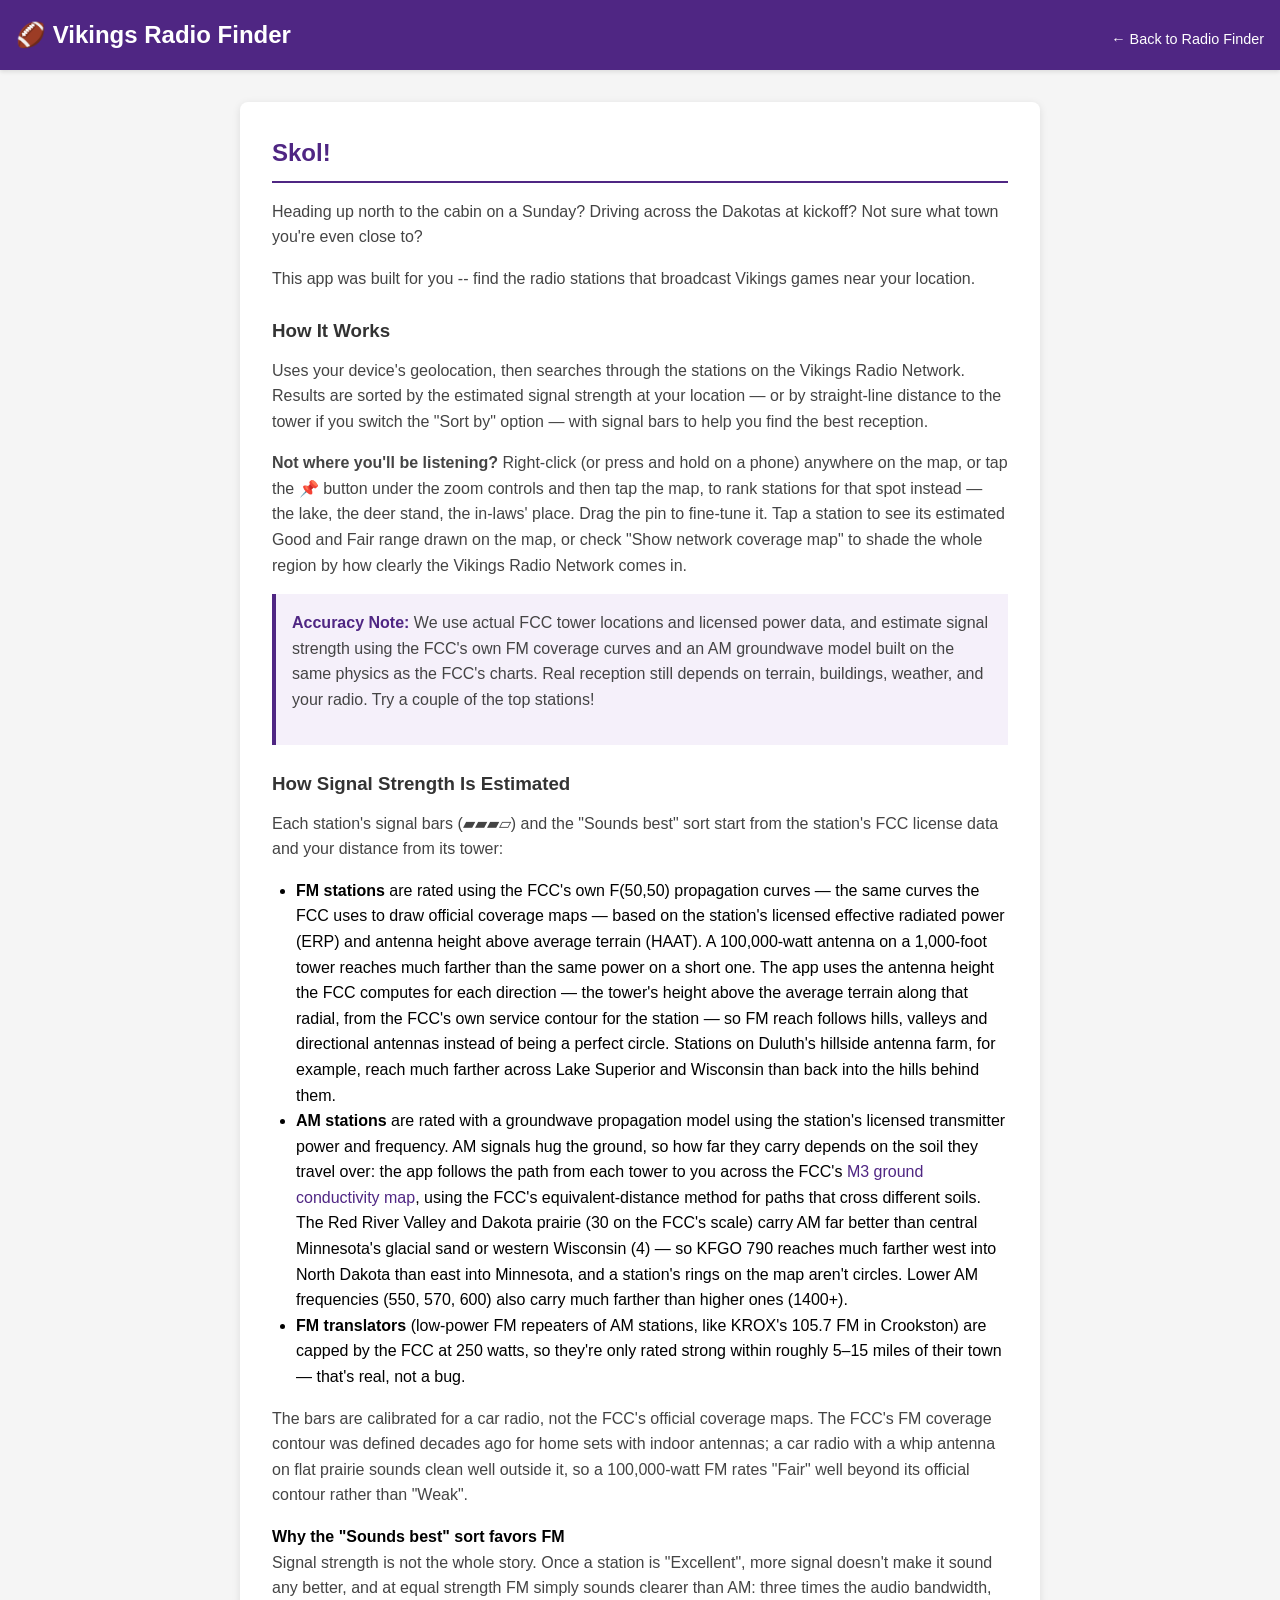
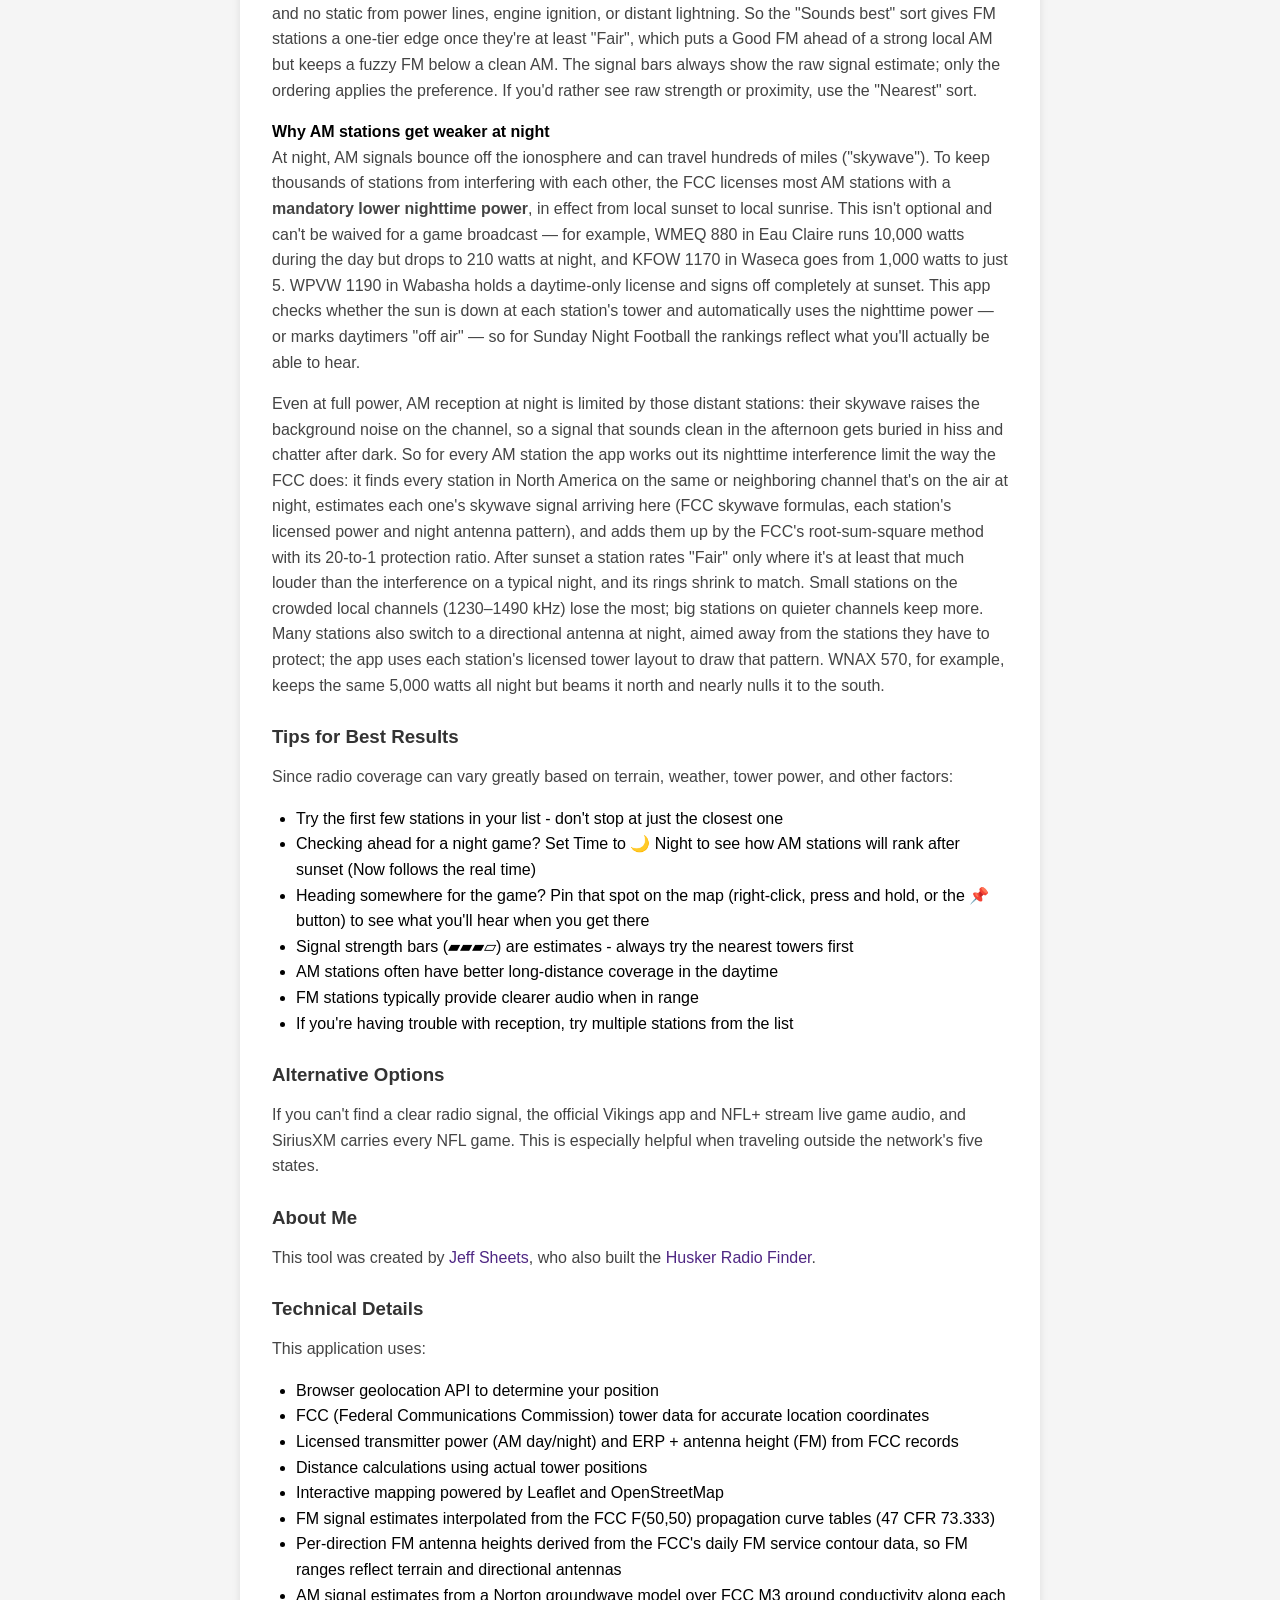
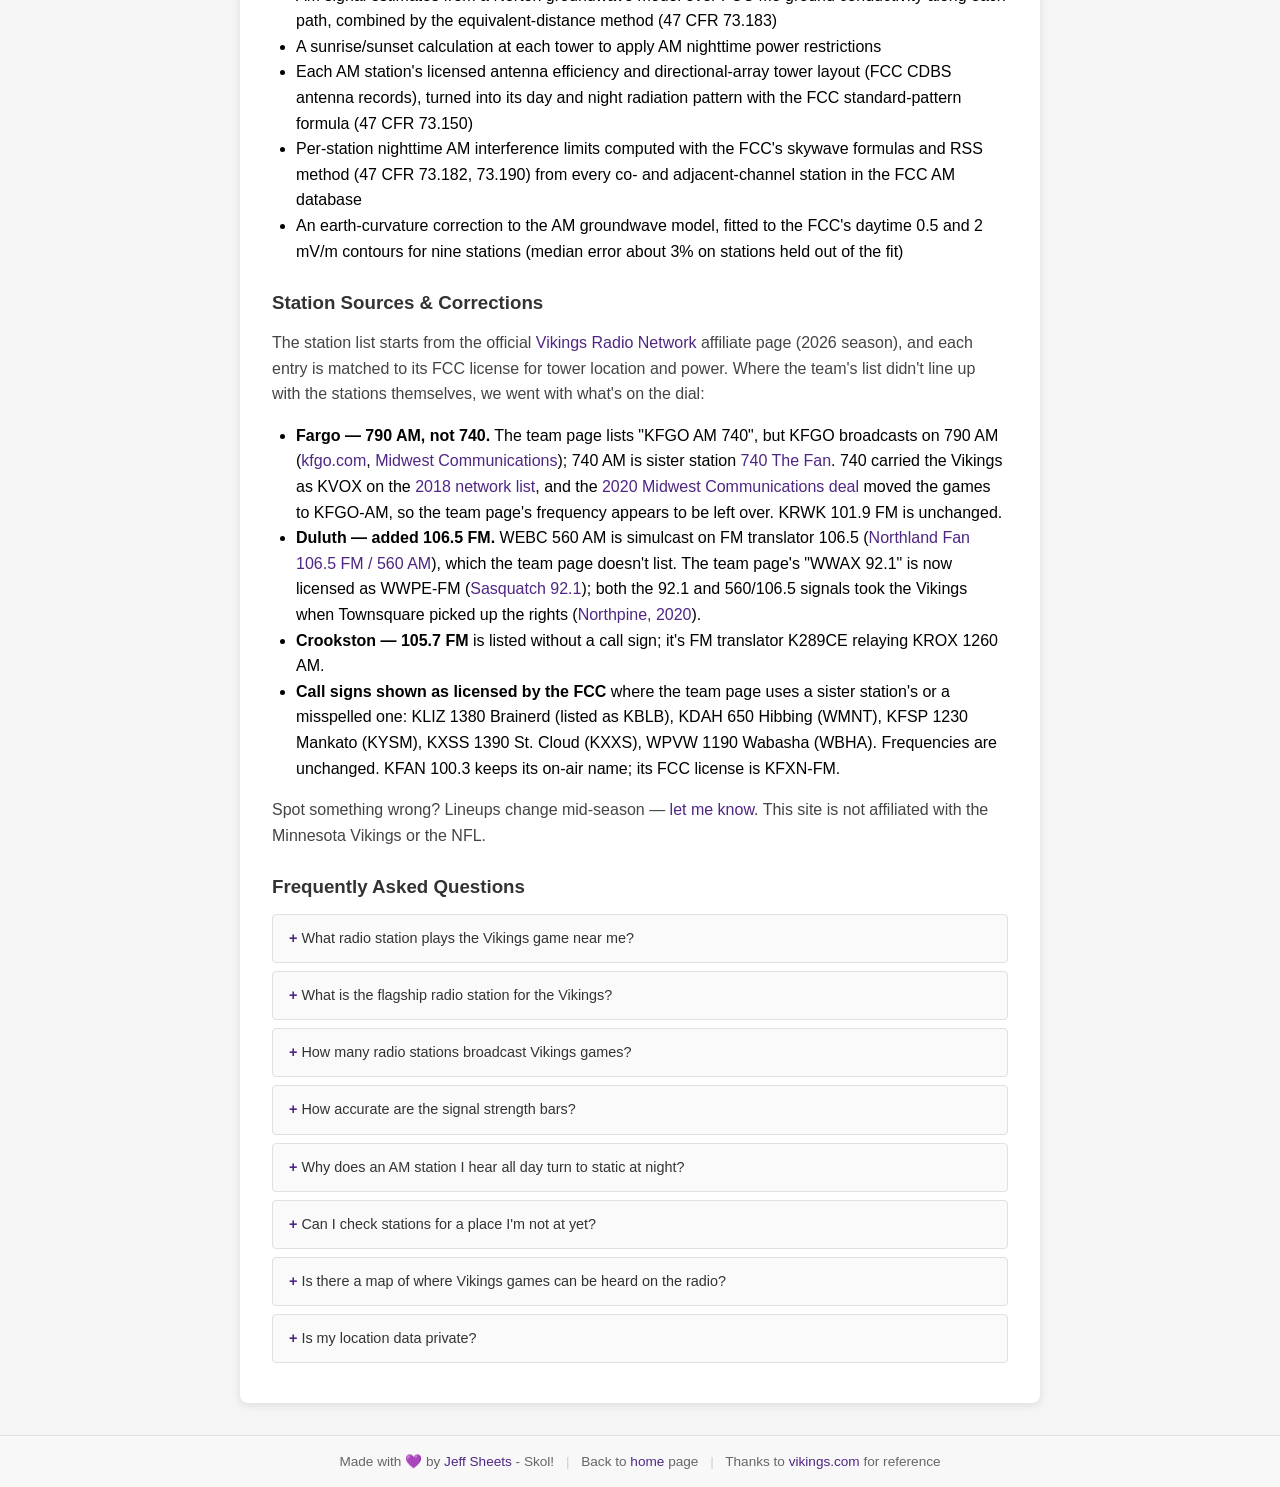
==== commit dd2781e0: "Footer: thank vikings.com; move not-affiliated note to About" ====
--- a/about.html
+++ b/about.html
@@ -122,7 +122,7 @@
     <li><strong>Crookston — 105.7 FM</strong> is listed without a call sign; it's FM translator K289CE relaying KROX 1260 AM.</li>
     <li><strong>Call signs shown as licensed by the FCC</strong> where the team page uses a sister station's or a misspelled one: KLIZ 1380 Brainerd (listed as KBLB), KDAH 650 Hibbing (WMNT), KFSP 1230 Mankato (KYSM), KXSS 1390 St. Cloud (KXXS), WPVW 1190 Wabasha (WBHA). Frequencies are unchanged. KFAN 100.3 keeps its on-air name; its FCC license is KFXN-FM.</li>
   </ul>
-  <p>Spot something wrong? Lineups change mid-season — <a href="https://sheetsj.com" target="_blank">let me know</a>. This site is not affiliated with or endorsed by the Minnesota Vikings or the NFL.</p>
+  <p>Spot something wrong? Lineups change mid-season — <a href="https://sheetsj.com" target="_blank">let me know</a>. This site is not affiliated with the Minnesota Vikings or the NFL.</p>
 
   <h3>Frequently Asked Questions</h3>
   <div class="faq-section about-faq">
@@ -173,9 +173,7 @@
   <span class="footer-divider">|</span>
   Back to <a href=".">home</a> page
   <span class="footer-divider">|</span>
-  Station list from <a href="https://www.vikings.com/audio/radio-network" target="_blank">vikings.com</a>
-  <span class="footer-divider">|</span>
-  Not affiliated with the Minnesota Vikings or the NFL
+  Thanks to <a href="https://www.vikings.com/audio/radio-network" target="_blank">vikings.com</a> for reference
 </div>
 
 </body>
